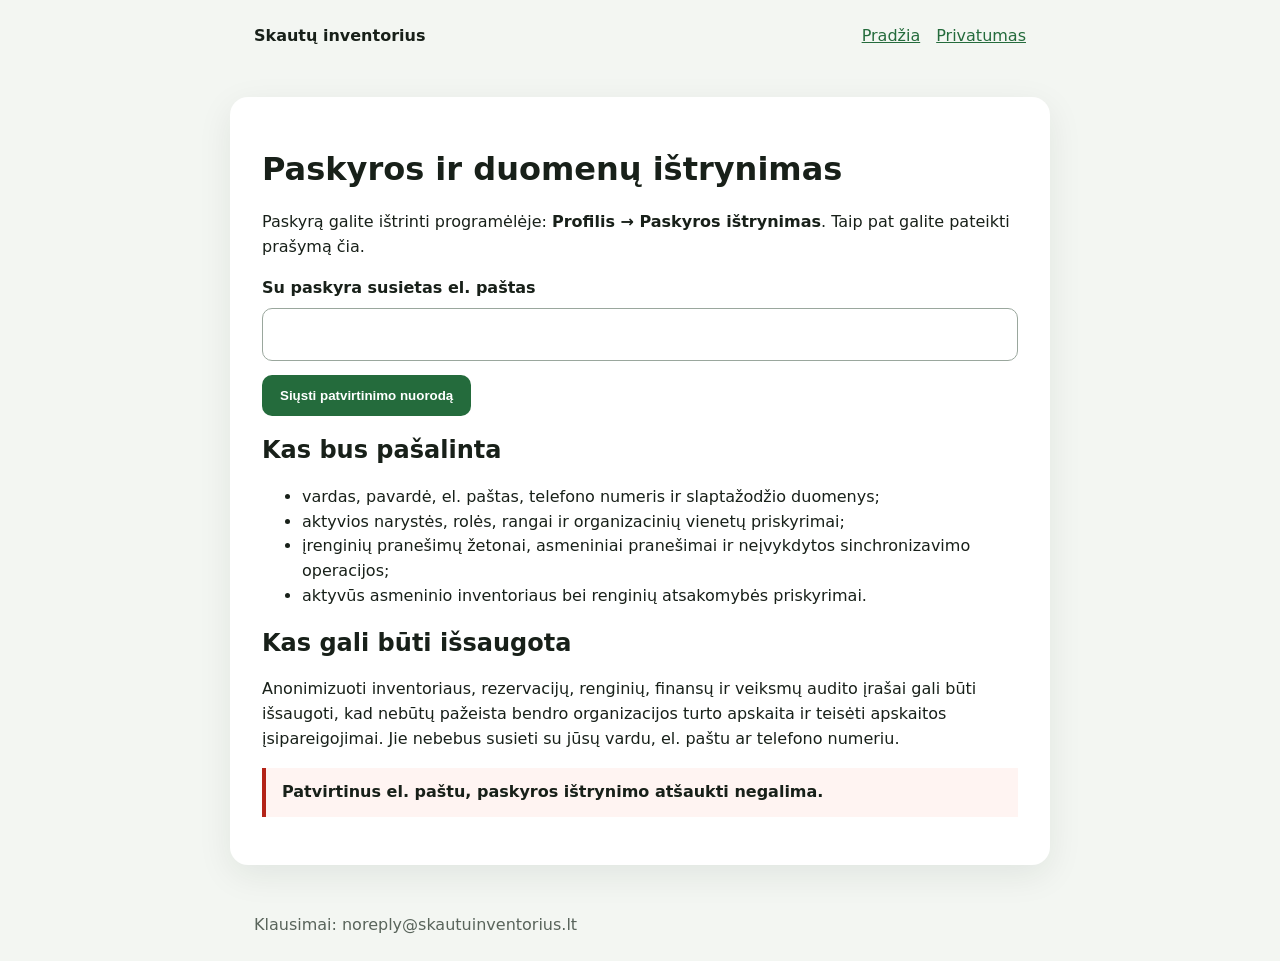
==== src/main/resources/static/delete-account.html @ 216c9116 "Moving towards production adding deletion and privacy pages" ====
<!doctype html>
<html lang="lt"><head><meta charset="utf-8"><meta name="viewport" content="width=device-width,initial-scale=1">
<title>Paskyros ištrynimas – Skautų inventorius</title><link rel="stylesheet" href="styles.css"></head>
<body><header><strong>Skautų inventorius</strong><nav><a href="index.html">Pradžia</a><a href="privacy.html">Privatumas</a></nav></header>
<main><h1>Paskyros ir duomenų ištrynimas</h1>
<p>Paskyrą galite ištrinti programėlėje: <strong>Profilis → Paskyros ištrynimas</strong>. Taip pat galite pateikti prašymą čia.</p>
<form method="post" action="https://skautaibackend-production.up.railway.app/account-deletion/request">
<label for="email">Su paskyra susietas el. paštas</label>
<input id="email" name="email" type="email" autocomplete="email" required>
<button type="submit">Siųsti patvirtinimo nuorodą</button></form>
<h2>Kas bus pašalinta</h2>
<ul><li>vardas, pavardė, el. paštas, telefono numeris ir slaptažodžio duomenys;</li>
<li>aktyvios narystės, rolės, rangai ir organizacinių vienetų priskyrimai;</li>
<li>įrenginių pranešimų žetonai, asmeniniai pranešimai ir neįvykdytos sinchronizavimo operacijos;</li>
<li>aktyvūs asmeninio inventoriaus bei renginių atsakomybės priskyrimai.</li></ul>
<h2>Kas gali būti išsaugota</h2>
<p>Anonimizuoti inventoriaus, rezervacijų, renginių, finansų ir veiksmų audito įrašai gali būti išsaugoti, kad nebūtų pažeista bendro organizacijos turto apskaita ir teisėti apskaitos įsipareigojimai. Jie nebebus susieti su jūsų vardu, el. paštu ar telefono numeriu.</p>
<p class="warning"><strong>Patvirtinus el. paštu, paskyros ištrynimo atšaukti negalima.</strong></p>
</main><footer class="muted">Klausimai: noreply@skautuinventorius.lt</footer></body></html>
---- src/main/resources/static/styles.css ----
:root{font-family:Inter,system-ui,sans-serif;color:#182019;background:#f3f6f2;line-height:1.55}
*{box-sizing:border-box}body{margin:0}header,main,footer{max-width:820px;margin:auto;padding:24px}
header{display:flex;justify-content:space-between;align-items:center;gap:16px}nav a{margin-left:16px}
main{background:#fff;border-radius:18px;box-shadow:0 10px 35px #10201514;margin-top:24px;margin-bottom:24px;padding:32px}
h1,h2{line-height:1.2}a{color:#246b3c}label{display:block;font-weight:700;margin-bottom:8px}
input{width:100%;padding:13px;border:1px solid #9aa79d;border-radius:10px;font:inherit}
button{margin-top:14px;padding:13px 18px;border:0;border-radius:10px;background:#246b3c;color:#fff;font-weight:700;cursor:pointer}
.warning{border-left:4px solid #b42318;padding:12px 16px;background:#fff4f2}.muted{color:#59645b}
@media(max-width:600px){header{align-items:flex-start;flex-direction:column}nav a{margin:0 14px 0 0}main{border-radius:0;margin:0;padding:24px}}
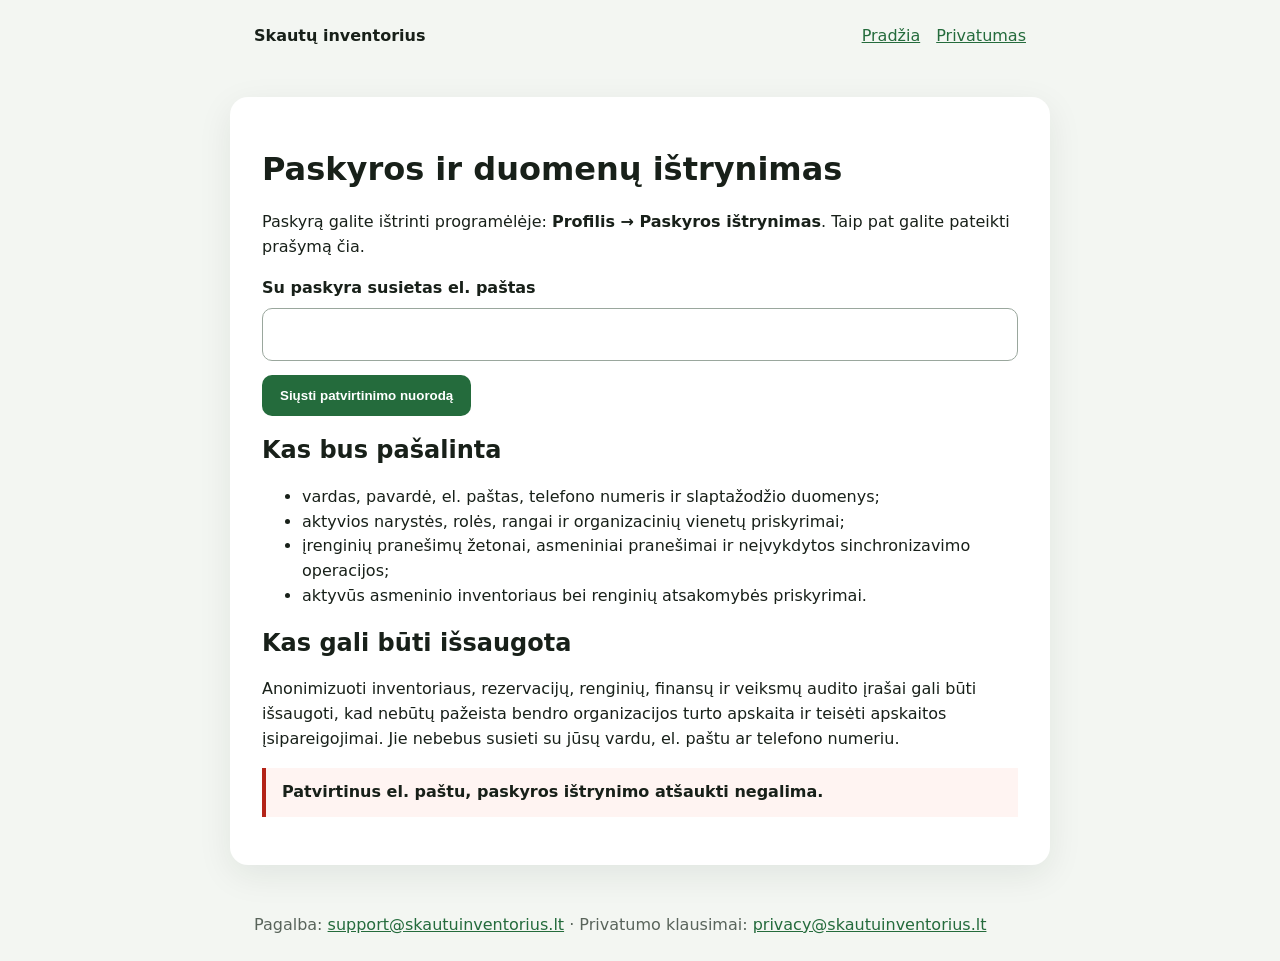
==== commit e0a28e65: "Update" ====
--- a/src/main/resources/static/delete-account.html
+++ b/src/main/resources/static/delete-account.html
@@ -16,4 +16,4 @@
 <h2>Kas gali būti išsaugota</h2>
 <p>Anonimizuoti inventoriaus, rezervacijų, renginių, finansų ir veiksmų audito įrašai gali būti išsaugoti, kad nebūtų pažeista bendro organizacijos turto apskaita ir teisėti apskaitos įsipareigojimai. Jie nebebus susieti su jūsų vardu, el. paštu ar telefono numeriu.</p>
 <p class="warning"><strong>Patvirtinus el. paštu, paskyros ištrynimo atšaukti negalima.</strong></p>
-</main><footer class="muted">Klausimai: noreply@skautuinventorius.lt</footer></body></html>
+</main><footer class="muted">Pagalba: <a href="mailto:support@skautuinventorius.lt">support@skautuinventorius.lt</a> · Privatumo klausimai: <a href="mailto:privacy@skautuinventorius.lt">privacy@skautuinventorius.lt</a></footer></body></html>
--- a/src/main/resources/static/styles.css
+++ b/src/main/resources/static/styles.css
@@ -6,4 +6,5 @@
 input{width:100%;padding:13px;border:1px solid #9aa79d;border-radius:10px;font:inherit}
 button{margin-top:14px;padding:13px 18px;border:0;border-radius:10px;background:#246b3c;color:#fff;font-weight:700;cursor:pointer}
 .warning{border-left:4px solid #b42318;padding:12px 16px;background:#fff4f2}.muted{color:#59645b}
+table{width:100%;border-collapse:collapse;margin:16px 0}th,td{text-align:left;vertical-align:top;border-bottom:1px solid #d9e0da;padding:12px 8px}th{background:#f3f6f2}
 @media(max-width:600px){header{align-items:flex-start;flex-direction:column}nav a{margin:0 14px 0 0}main{border-radius:0;margin:0;padding:24px}}
